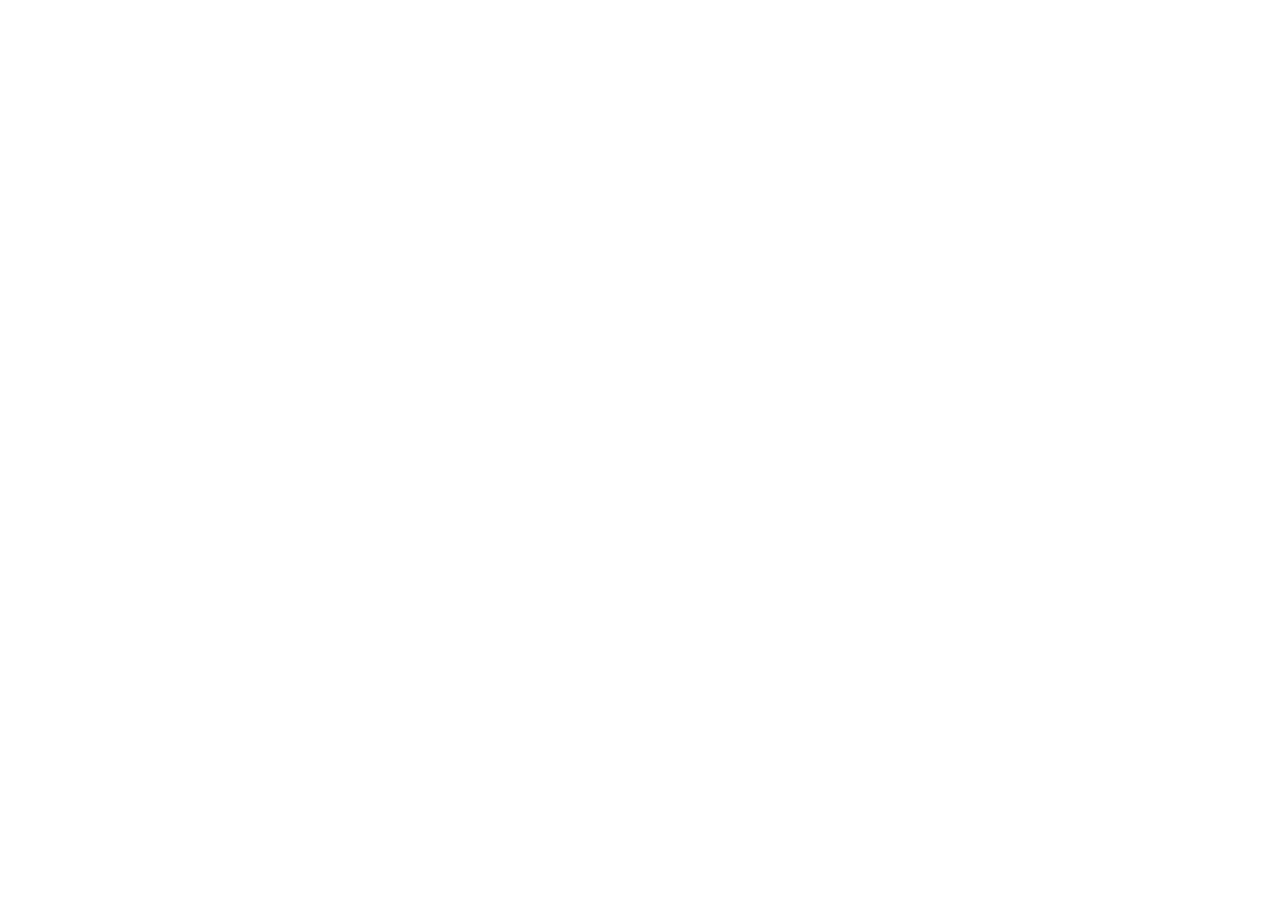
==== index.html @ 9c647c60 "Move app files to project root" ====
<!DOCTYPE html>
<html lang="en">
<head>
  <meta charset="UTF-8" />
  <meta name="viewport" content="width=device-width, initial-scale=1.0" />
  <title>Resume Builder</title>
  <link rel="stylesheet" href="css/reset.css" />
  <link rel="stylesheet" href="css/app.css" />
  <link rel="stylesheet" href="css/print.css" media="print" />
</head>
<body>
  <!-- Two panes: the editor (form inputs) and the live preview -->
  <main id="app">
    <section id="editor"><!-- form inputs render here --></section>
    <section id="preview"><!-- live resume preview renders here --></section>
  </main>

  <!-- type="module" lets us use import/export across our js files -->
  <script type="module" src="js/main.js"></script>
</body>
</html>
---- css/app.css ----
/* app.css — styles for the EDITOR UI: forms, buttons, two-pane layout. Screen only. */
---- css/print.css ----
/* print.css — the actual RESUME OUTPUT. Wrapped in @media print so "Save as PDF" produces a clean page. */
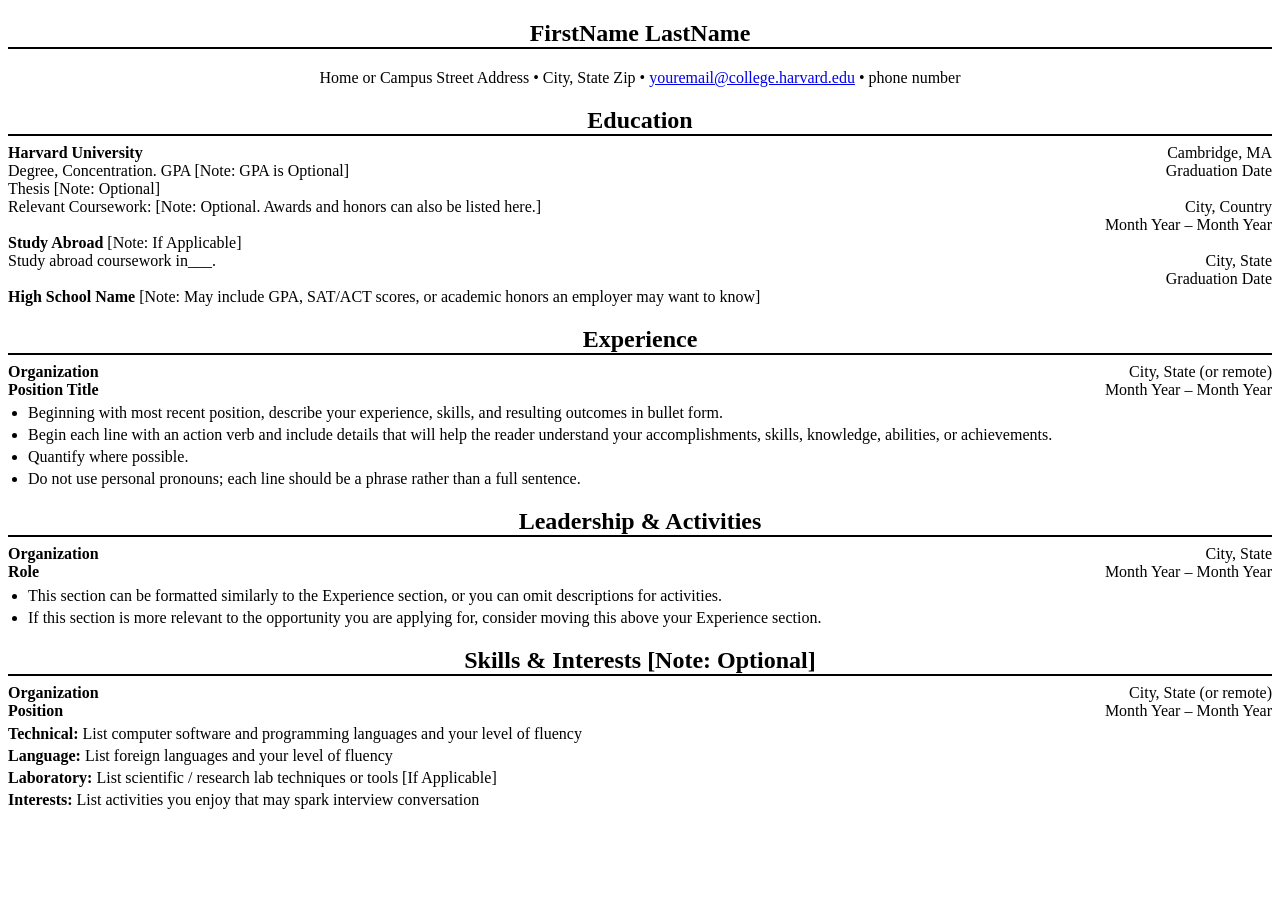
==== commit 46e36644: "HTML skeleton completed" ====
--- a/index.html
+++ b/index.html
@@ -1,5 +1,6 @@
-<!DOCTYPE html>
+<!doctype html>
 <html lang="en">
+
 <head>
   <meta charset="UTF-8" />
   <meta name="viewport" content="width=device-width, initial-scale=1.0" />
@@ -8,14 +9,173 @@
   <link rel="stylesheet" href="css/app.css" />
   <link rel="stylesheet" href="css/print.css" media="print" />
 </head>
+
 <body>
   <!-- Two panes: the editor (form inputs) and the live preview -->
   <main id="app">
-    <section id="editor"><!-- form inputs render here --></section>
-    <section id="preview"><!-- live resume preview renders here --></section>
+    <section id="editor">
+      <!-- form inputs render here -->
+    </section>
+
+    <section id="preview">
+      <!-- live resume preview renders here -->
+      <header class="name-and-contact-info">
+        <h1>
+          FirstName LastName
+        </h1>
+        <p>
+          Home or Campus Street Address &bull; City, State Zip &bull;
+          <a href="mailto:youremail@college.harvard.edu">youremail@college.harvard.edu</a>
+          &bull; phone number
+        </p>
+      </header>
+
+      <section>
+        <h2>
+          Education
+        </h2>
+        <div class="entry-container">
+          <div class="entry-header">
+            <div class="entry-title-block">
+              <h3>
+                Harvard University
+              </h3>
+              <p>
+                Degree, Concentration. GPA [Note: GPA is Optional] <br>
+                Thesis [Note: Optional] <br>
+                Relevant Coursework: [Note: Optional. Awards and honors can also be listed here.] <br>
+                <br>
+                <span>Study Abroad</span> [Note: If Applicable] <br>
+                Study abroad coursework in___. <br>
+                <br>
+                <span>High School Name</span>
+                [Note: May include GPA, SAT/ACT scores, or academic honors an employer may want to know]
+
+              </p>
+            </div>
+            <div class="meta-block">
+              Cambridge, MA <br>
+              Graduation Date<br>
+              <br>
+              City, Country <br>
+              Month Year – Month Year <br>
+              <br>
+              City, State <br>
+              Graduation Date <br>
+            </div>
+          </div>
+
+        </div>
+      </section>
+
+
+      <section>
+        <h2>Experience</h2>
+
+        <div class="entry-container">
+          <div class="entry-header">
+            <div class="entry-title-block">
+              <h3>Organization</h3>
+              <p class="heavy-text">Position Title</p>
+            </div>
+
+            <div class="meta-block">
+              City, State (or remote)<br>
+              Month Year – Month Year
+            </div>
+          </div>
+
+          <ul class="describe-experience">
+            <li>
+              Beginning with most recent position, describe your experience, skills,
+              and resulting outcomes in bullet form.
+            </li>
+            <li>
+              Begin each line with an action verb and include details that will help
+              the reader understand your accomplishments, skills, knowledge, abilities,
+              or achievements.
+            </li>
+            <li>Quantify where possible.</li>
+            <li>
+              Do not use personal pronouns; each line should be a phrase rather than a full sentence.
+            </li>
+          </ul>
+        </div>
+      </section>
+
+
+      <section>
+        <h2>Leadership &amp; Activities</h2>
+
+        <div class="entry-container">
+          <div class="entry-header">
+            <div class="entry-title-block">
+              <h3>Organization</h3>
+              <p class="heavy-text">Role</p>
+            </div>
+
+            <div class="meta-block">
+              City, State<br>
+              Month Year – Month Year
+            </div>
+          </div>
+
+          <ul class="describe-experience">
+            <li>
+              This section can be formatted similarly to the Experience section, or you can omit descriptions for
+              activities.
+            </li>
+            <li>
+              If this section is more relevant to the opportunity you are applying for, consider moving this above your
+              Experience section.
+            </li>
+          </ul>
+        </div>
+      </section>
+
+
+      <section>
+        <h2>
+          Skills & Interests [Note: Optional]
+        </h2>
+        <div class="entry-container">
+          <div class="entry-header">
+            <div class="entry-title-block">
+              <h3>
+                Organization
+              </h3>
+              <p class="heavy-text">
+                Position
+              </p>
+            </div>
+            <div class="meta-block">
+              City, State (or remote) <br>
+              Month Year – Month Year
+            </div>
+          </div>
+          <ul class="describe-skills-interest">
+            <li>
+              <span>Technical:</span> List computer software and programming languages and your level of fluency
+            </li>
+            <li>
+              <span>Language:</span> List foreign languages and your level of fluency
+            </li>
+            <li>
+              <span>Laboratory:</span> List scientific / research lab techniques or tools [If Applicable]
+            </li>
+            <li>
+              <span>Interests:</span> List activities you enjoy that may spark interview conversation
+            </li>
+          </ul>
+        </div>
+      </section>
+
+
+    </section>
   </main>
 
   <!-- type="module" lets us use import/export across our js files -->
   <script type="module" src="js/main.js"></script>
 </body>
-</html>
+
+</html>
--- a/css/app.css
+++ b/css/app.css
@@ -1 +1,69 @@
 /* app.css — styles for the EDITOR UI: forms, buttons, two-pane layout. Screen only. */
+
+.name-and-contact-info {
+  text-align: center;
+}
+
+h1 {
+  border-bottom: 2px solid black;
+}
+
+h2 {
+  border-bottom: 2px solid black;
+  text-align: center;
+  margin-bottom: 0.5rem;
+}
+
+.entry-container {
+  margin-bottom: 1rem;
+}
+
+.entry-header {
+  display: flex;
+  justify-content: space-between;
+  align-items: flex-start;
+  gap: 2rem;
+}
+
+.entry-title-block {
+  text-align: left;
+}
+
+.entry-title-block h3,
+.entry-title-block p {
+  margin: 0;
+  font-size: 1rem;
+}
+
+.meta-block {
+  text-align: right;
+  white-space: nowrap;
+}
+
+.heavy-text,
+span {
+  font-weight: bold;
+}
+
+.describe-experience {
+  margin-top: 0.35rem;
+  margin-bottom: 0;
+  padding-left: 1.25rem;
+  text-align: left;
+  list-style-position: outside;
+}
+
+.describe-experience li {
+  margin-bottom: 0.25rem;
+}
+
+.describe-skills-interest {
+  list-style-type: none;
+  padding-left: 0;
+  margin-top: 0.35rem;
+  text-align: left;
+}
+
+.describe-skills-interest li {
+  margin-bottom: 0.25rem;
+}
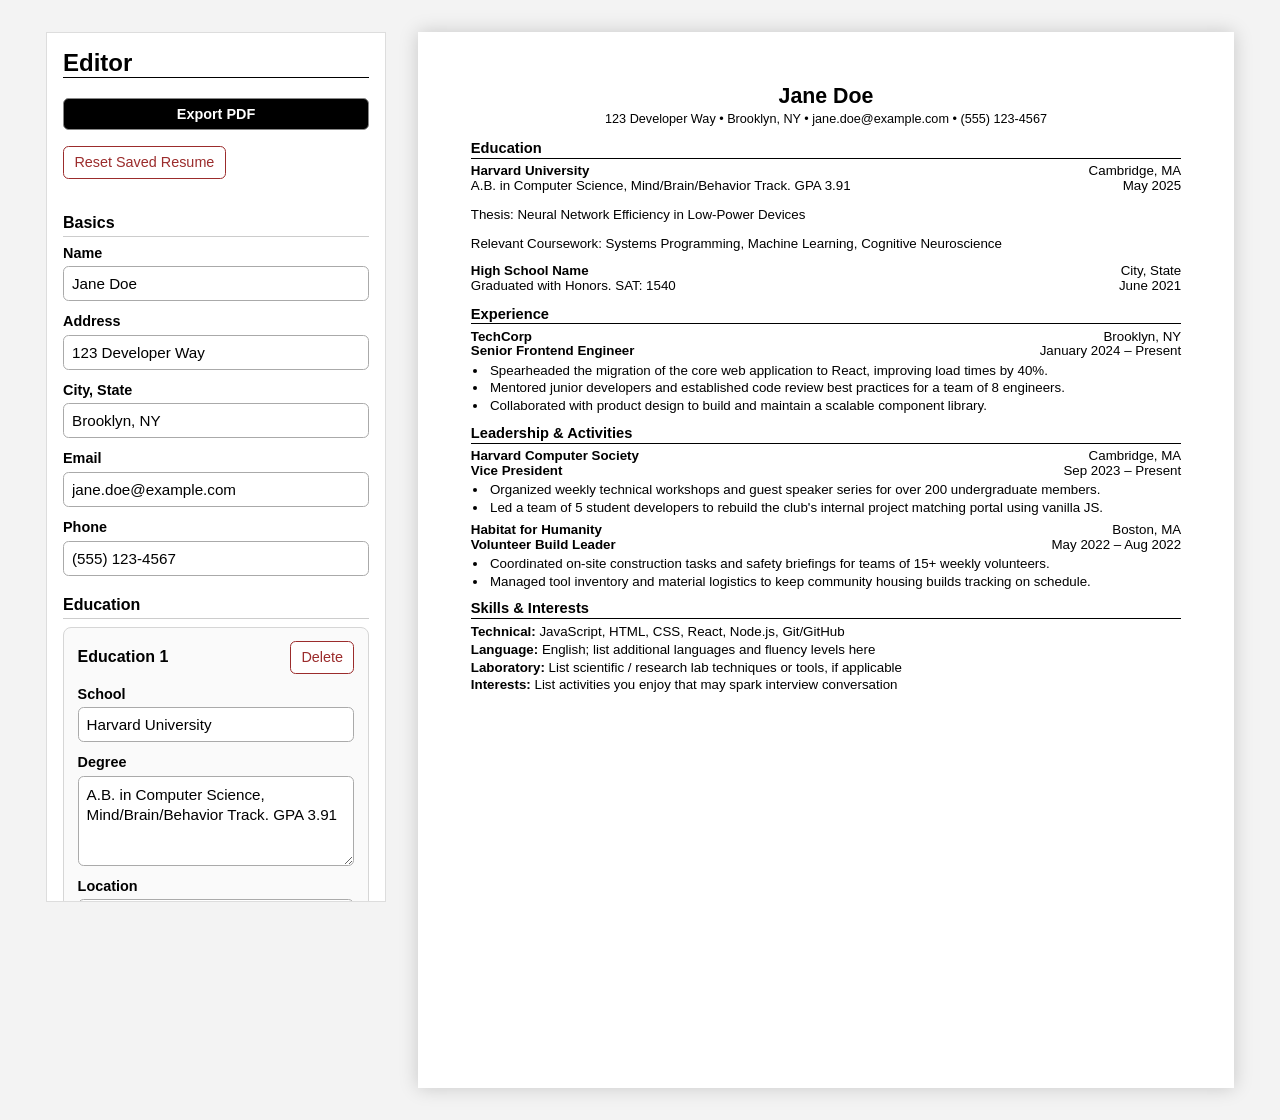
==== commit 15918b55: "Complete dynamic resume builder with autosave and PDF export" ====
--- a/index.html
+++ b/index.html
@@ -14,164 +14,63 @@
   <!-- Two panes: the editor (form inputs) and the live preview -->
   <main id="app">
     <section id="editor">
-      <!-- form inputs render here -->
+      <h2>Editor</h2>
+
+      <button type="button" class="editor-btn export-btn" data-action="export-pdf">
+        Export PDF
+      </button>
+
+      <button type="button" class="editor-btn danger-btn reset-btn" data-action="reset-resume">
+        Reset Saved Resume
+      </button>
+
+      <p id="save-status" class="save-status">Saved locally</p>
+      <p id="page-warning" class="page-warning" aria-live="polite"></p>
+
+      <h3>Basics</h3>
+
+      <div class="form-group">
+        <label for="name-input">Name</label>
+        <input id="name-input" class="basics-input" type="text" data-field="name" placeholder="Enter your full name" />
+      </div>
+
+      <div class="form-group">
+        <label for="address-input">Address</label>
+        <input id="address-input" class="basics-input" type="text" data-field="address"
+          placeholder="Enter your address" />
+      </div>
+
+      <div class="form-group">
+        <label for="city-state-input">City, State</label>
+        <input id="city-state-input" class="basics-input" type="text" data-field="cityState"
+          placeholder="Enter city and state" />
+      </div>
+
+      <div class="form-group">
+        <label for="email-input">Email</label>
+        <input id="email-input" class="basics-input" type="email" data-field="email" placeholder="Enter your email" />
+      </div>
+
+      <div class="form-group">
+        <label for="phone-input">Phone</label>
+        <input id="phone-input" class="basics-input" type="text" data-field="phone"
+          placeholder="Enter your phone number" />
+      </div>
+
+      <h3>Education</h3>
+      <div id="education-editor"></div>
+
+      <h3>Experience</h3>
+      <div id="experience-editor"></div>
+
+      <h3>Leadership &amp; Activities</h3>
+      <div id="leadership-editor"></div>
+
+      <h3>Skills &amp; Interests</h3>
+      <div id="skills-editor"></div>
     </section>
 
-    <section id="preview">
-      <!-- live resume preview renders here -->
-      <header class="name-and-contact-info">
-        <h1>
-          FirstName LastName
-        </h1>
-        <p>
-          Home or Campus Street Address &bull; City, State Zip &bull;
-          <a href="mailto:youremail@college.harvard.edu">youremail@college.harvard.edu</a>
-          &bull; phone number
-        </p>
-      </header>
-
-      <section>
-        <h2>
-          Education
-        </h2>
-        <div class="entry-container">
-          <div class="entry-header">
-            <div class="entry-title-block">
-              <h3>
-                Harvard University
-              </h3>
-              <p>
-                Degree, Concentration. GPA [Note: GPA is Optional] <br>
-                Thesis [Note: Optional] <br>
-                Relevant Coursework: [Note: Optional. Awards and honors can also be listed here.] <br>
-                <br>
-                <span>Study Abroad</span> [Note: If Applicable] <br>
-                Study abroad coursework in___. <br>
-                <br>
-                <span>High School Name</span>
-                [Note: May include GPA, SAT/ACT scores, or academic honors an employer may want to know]
-
-              </p>
-            </div>
-            <div class="meta-block">
-              Cambridge, MA <br>
-              Graduation Date<br>
-              <br>
-              City, Country <br>
-              Month Year – Month Year <br>
-              <br>
-              City, State <br>
-              Graduation Date <br>
-            </div>
-          </div>
-
-        </div>
-      </section>
-
-
-      <section>
-        <h2>Experience</h2>
-
-        <div class="entry-container">
-          <div class="entry-header">
-            <div class="entry-title-block">
-              <h3>Organization</h3>
-              <p class="heavy-text">Position Title</p>
-            </div>
-
-            <div class="meta-block">
-              City, State (or remote)<br>
-              Month Year – Month Year
-            </div>
-          </div>
-
-          <ul class="describe-experience">
-            <li>
-              Beginning with most recent position, describe your experience, skills,
-              and resulting outcomes in bullet form.
-            </li>
-            <li>
-              Begin each line with an action verb and include details that will help
-              the reader understand your accomplishments, skills, knowledge, abilities,
-              or achievements.
-            </li>
-            <li>Quantify where possible.</li>
-            <li>
-              Do not use personal pronouns; each line should be a phrase rather than a full sentence.
-            </li>
-          </ul>
-        </div>
-      </section>
-
-
-      <section>
-        <h2>Leadership &amp; Activities</h2>
-
-        <div class="entry-container">
-          <div class="entry-header">
-            <div class="entry-title-block">
-              <h3>Organization</h3>
-              <p class="heavy-text">Role</p>
-            </div>
-
-            <div class="meta-block">
-              City, State<br>
-              Month Year – Month Year
-            </div>
-          </div>
-
-          <ul class="describe-experience">
-            <li>
-              This section can be formatted similarly to the Experience section, or you can omit descriptions for
-              activities.
-            </li>
-            <li>
-              If this section is more relevant to the opportunity you are applying for, consider moving this above your
-              Experience section.
-            </li>
-          </ul>
-        </div>
-      </section>
-
-
-      <section>
-        <h2>
-          Skills & Interests [Note: Optional]
-        </h2>
-        <div class="entry-container">
-          <div class="entry-header">
-            <div class="entry-title-block">
-              <h3>
-                Organization
-              </h3>
-              <p class="heavy-text">
-                Position
-              </p>
-            </div>
-            <div class="meta-block">
-              City, State (or remote) <br>
-              Month Year – Month Year
-            </div>
-          </div>
-          <ul class="describe-skills-interest">
-            <li>
-              <span>Technical:</span> List computer software and programming languages and your level of fluency
-            </li>
-            <li>
-              <span>Language:</span> List foreign languages and your level of fluency
-            </li>
-            <li>
-              <span>Laboratory:</span> List scientific / research lab techniques or tools [If Applicable]
-            </li>
-            <li>
-              <span>Interests:</span> List activities you enjoy that may spark interview conversation
-            </li>
-          </ul>
-        </div>
-      </section>
-
-
-    </section>
+    <section id="preview"></section>
   </main>
 
   <!-- type="module" lets us use import/export across our js files -->
--- a/css/app.css
+++ b/css/app.css
@@ -1,69 +1,353 @@
-/* app.css — styles for the EDITOR UI: forms, buttons, two-pane layout. Screen only. */
+/* app.css — screen styles for editor + resume preview */
+
+/* Page layout */
+
+body {
+  margin: 0;
+  background: #f3f3f3;
+  font-family: Calibri, Arial, sans-serif;
+}
+
+#app {
+  min-height: 100vh;
+  padding: 2rem;
+  display: grid;
+  grid-template-columns: 340px 8.5in;
+  justify-content: center;
+  align-items: flex-start;
+  gap: 2rem;
+  background: #f3f3f3;
+}
+
+/* Editor */
+
+#editor {
+  display: block;
+  background: white;
+  padding: 1rem;
+  border: 1px solid #ddd;
+  max-height: calc(100vh - 4rem);
+  overflow-y: auto;
+}
+
+#editor h2 {
+  text-align: left;
+  border-bottom: 1px solid black;
+  margin-top: 0;
+}
+
+#editor h3 {
+  margin-top: 1.25rem;
+  margin-bottom: 0.5rem;
+  padding-bottom: 0.25rem;
+  border-bottom: 1px solid #ccc;
+  font-size: 1rem;
+}
+
+.entry-editor {
+  padding: 0.85rem;
+  margin-bottom: 0.85rem;
+  border: 1px solid #d6d6d6;
+  border-radius: 0.5rem;
+  background: #fafafa;
+}
+
+.entry-editor-header,
+.nested-editor-header {
+  display: flex;
+  justify-content: space-between;
+  align-items: center;
+  gap: 0.75rem;
+  margin-bottom: 0.75rem;
+}
+
+.entry-editor h4,
+.nested-editor-header h5 {
+  margin: 0;
+}
+
+.nested-editor-block {
+  margin-top: 0.85rem;
+  padding-top: 0.75rem;
+  border-top: 1px solid #ddd;
+}
+
+.form-group {
+  display: flex;
+  flex-direction: column;
+  gap: 0.35rem;
+  margin-bottom: 0.75rem;
+}
+
+.form-group label {
+  font-weight: bold;
+  font-size: 0.9rem;
+}
+
+.form-group input,
+.form-group textarea {
+  width: 100%;
+  box-sizing: border-box;
+  padding: 0.5rem;
+  font-size: 0.95rem;
+  font-family: inherit;
+  border: 1px solid #aaa;
+  border-radius: 0.35rem;
+  background: white;
+}
+
+.form-group textarea {
+  resize: vertical;
+  line-height: 1.3;
+}
+
+.inline-control {
+  display: flex;
+  align-items: flex-start;
+  gap: 0.5rem;
+}
+
+.inline-control textarea {
+  flex: 1;
+}
+
+.editor-btn {
+  border: 1px solid #888;
+  border-radius: 0.35rem;
+  padding: 0.45rem 0.65rem;
+  font-family: inherit;
+  font-size: 0.9rem;
+  cursor: pointer;
+  background: white;
+}
+
+.editor-btn:hover {
+  background: #f0f0f0;
+}
+
+.add-btn {
+  width: 100%;
+  margin-bottom: 1rem;
+  font-weight: bold;
+}
+
+.export-btn {
+  width: 100%;
+  margin-bottom: 1rem;
+  font-weight: bold;
+  background: black;
+  color: white;
+}
+
+.export-btn:hover {
+  background: #333;
+}
+
+.danger-btn {
+  border-color: #9b2c2c;
+  color: #9b2c2c;
+}
+
+.danger-btn:hover {
+  background: #fff0f0;
+}
+
+.small-btn {
+  width: auto;
+  white-space: nowrap;
+  font-size: 0.8rem;
+  padding: 0.35rem 0.5rem;
+}
+
+/* Resume preview canvas */
+
+#preview {
+  width: 8.5in;
+  min-height: 11in;
+  padding: 0.55in;
+  box-sizing: border-box;
+  background: white;
+  color: black;
+  font-family: Calibri, Arial, sans-serif;
+  font-size: 10pt;
+  line-height: 1.15;
+  box-shadow: 0 0 18px rgba(0, 0, 0, 0.18);
+}
+
+/* Resume header */
 
 .name-and-contact-info {
   text-align: center;
-}
-
-h1 {
-  border-bottom: 2px solid black;
-}
-
-h2 {
-  border-bottom: 2px solid black;
-  text-align: center;
-  margin-bottom: 0.5rem;
-}
+  margin-bottom: 0.14in;
+}
+
+.name-and-contact-info h1 {
+  margin: 0 0 0.04in 0;
+  padding: 0;
+  border: none;
+  font-size: 16pt;
+  line-height: 1.1;
+  font-weight: 700;
+}
+
+.contact-info {
+  margin: 0;
+  font-size: 9.5pt;
+  line-height: 1.15;
+}
+
+/* Resume sections */
+
+.resume-section {
+  margin-bottom: 0.12in;
+}
+
+.resume-section h2 {
+  margin: 0 0 0.055in 0;
+  padding: 0 0 0.015in 0;
+  border-bottom: 1px solid black;
+  text-align: left;
+  font-size: 11pt;
+  line-height: 1.1;
+  font-weight: 700;
+}
+
+/* Resume entries */
 
 .entry-container {
-  margin-bottom: 1rem;
+  margin-bottom: 0.08in;
+  page-break-inside: avoid;
+  break-inside: avoid;
 }
 
 .entry-header {
   display: flex;
   justify-content: space-between;
   align-items: flex-start;
-  gap: 2rem;
+  gap: 0.25in;
 }
 
 .entry-title-block {
   text-align: left;
+  min-width: 0;
 }
 
 .entry-title-block h3,
 .entry-title-block p {
   margin: 0;
-  font-size: 1rem;
+  font-size: 10pt;
+  line-height: 1.12;
+}
+
+.entry-title-block h3 {
+  font-weight: 700;
 }
 
 .meta-block {
   text-align: right;
   white-space: nowrap;
+  font-size: 10pt;
+  line-height: 1.12;
 }
 
 .heavy-text,
 span {
-  font-weight: bold;
-}
+  font-weight: 700;
+}
+
+/* Resume bullets */
 
 .describe-experience {
-  margin-top: 0.35rem;
-  margin-bottom: 0;
-  padding-left: 1.25rem;
-  text-align: left;
+  margin: 0.035in 0 0 0;
+  padding-left: 0.18in;
+  list-style-type: disc;
   list-style-position: outside;
 }
 
 .describe-experience li {
-  margin-bottom: 0.25rem;
-}
+  margin-bottom: 0.025in;
+  padding-left: 0.02in;
+  line-height: 1.15;
+}
+
+/* Skills */
 
 .describe-skills-interest {
   list-style-type: none;
   padding-left: 0;
-  margin-top: 0.35rem;
-  text-align: left;
+  margin: 0;
 }
 
 .describe-skills-interest li {
-  margin-bottom: 0.25rem;
+  margin-bottom: 0.025in;
+  line-height: 1.15;
+}
+
+/* Links */
+
+a {
+  color: inherit;
+  text-decoration: none;
+}
+
+.save-status {
+  margin: 0 0 1rem 0;
+  font-size: 0.85rem;
+  color: #2f6f3e;
+  opacity: 0;
+  transition: opacity 160ms ease-in-out;
+}
+
+.save-status.is-visible {
+  opacity: 1;
+}
+
+.detail-textarea {
+  min-height: 110px;
+}
+
+.bullet-input {
+  min-height: 90px;
+}
+
+.form-group textarea {
+  min-height: 90px;
+  resize: vertical;
+  line-height: 1.35;
+}
+
+.detail-textarea {
+  min-height: 90px;
+  resize: vertical;
+  line-height: 1.35;
+}
+
+.form-group textarea {
+  min-height: 90px;
+  resize: vertical;
+  line-height: 1.35;
+}
+
+.detail-textarea {
+  min-height: 100px;
+}
+
+.bullet-input {
+  min-height: 95px;
+}
+
+.page-warning {
+  margin: 0 0 1rem 0;
+  font-size: 0.85rem;
+  color: #9b2c2c;
+  font-weight: bold;
+  display: none;
+}
+
+.page-warning.is-visible {
+  display: block;
+}
+
+#preview.is-overflowing {
+  outline: 3px solid #d97706;
 }
--- a/css/print.css
+++ b/css/print.css
@@ -1 +1,52 @@
-/* print.css — the actual RESUME OUTPUT. Wrapped in @media print so "Save as PDF" produces a clean page. */
+@page {
+  size: Letter;
+  margin: 0;
+}
+
+@media print {
+  html,
+  body {
+    margin: 0 !important;
+    padding: 0 !important;
+    background: white !important;
+  }
+
+  #editor {
+    display: none !important;
+  }
+
+  #app {
+    display: block !important;
+    width: 100% !important;
+    min-height: auto !important;
+    padding: 0 !important;
+    margin: 0 !important;
+    background: white !important;
+  }
+
+  #preview {
+    width: 8.5in !important;
+    min-height: 11in !important;
+    height: 11in !important;
+    padding: 0.55in !important;
+    margin: 0 auto !important;
+    box-sizing: border-box !important;
+    box-shadow: none !important;
+    background: white !important;
+    color: black !important;
+    font-size: 10pt !important;
+    line-height: 1.15 !important;
+    overflow: visible !important;
+  }
+
+  .resume-section,
+  .entry-container {
+    page-break-inside: avoid;
+    break-inside: avoid;
+  }
+
+  a {
+    color: black !important;
+    text-decoration: none !important;
+  }
+}
